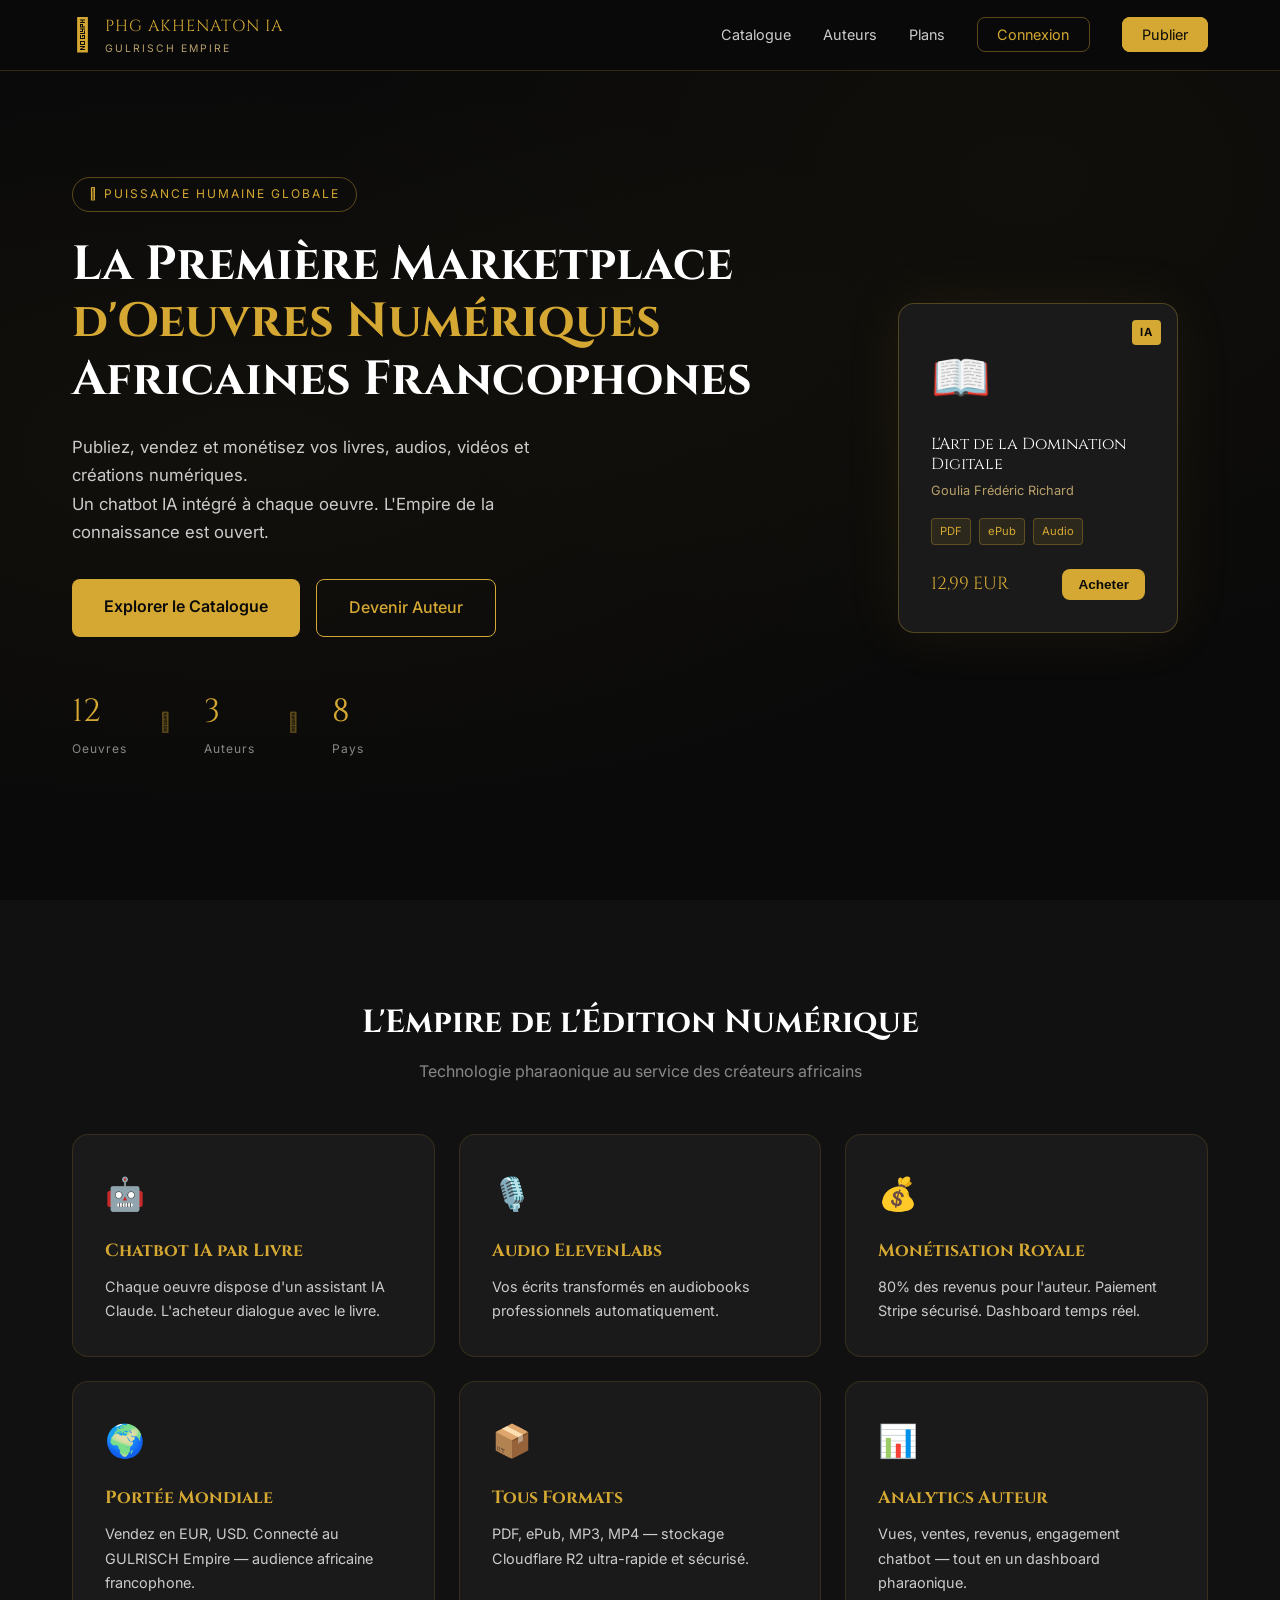
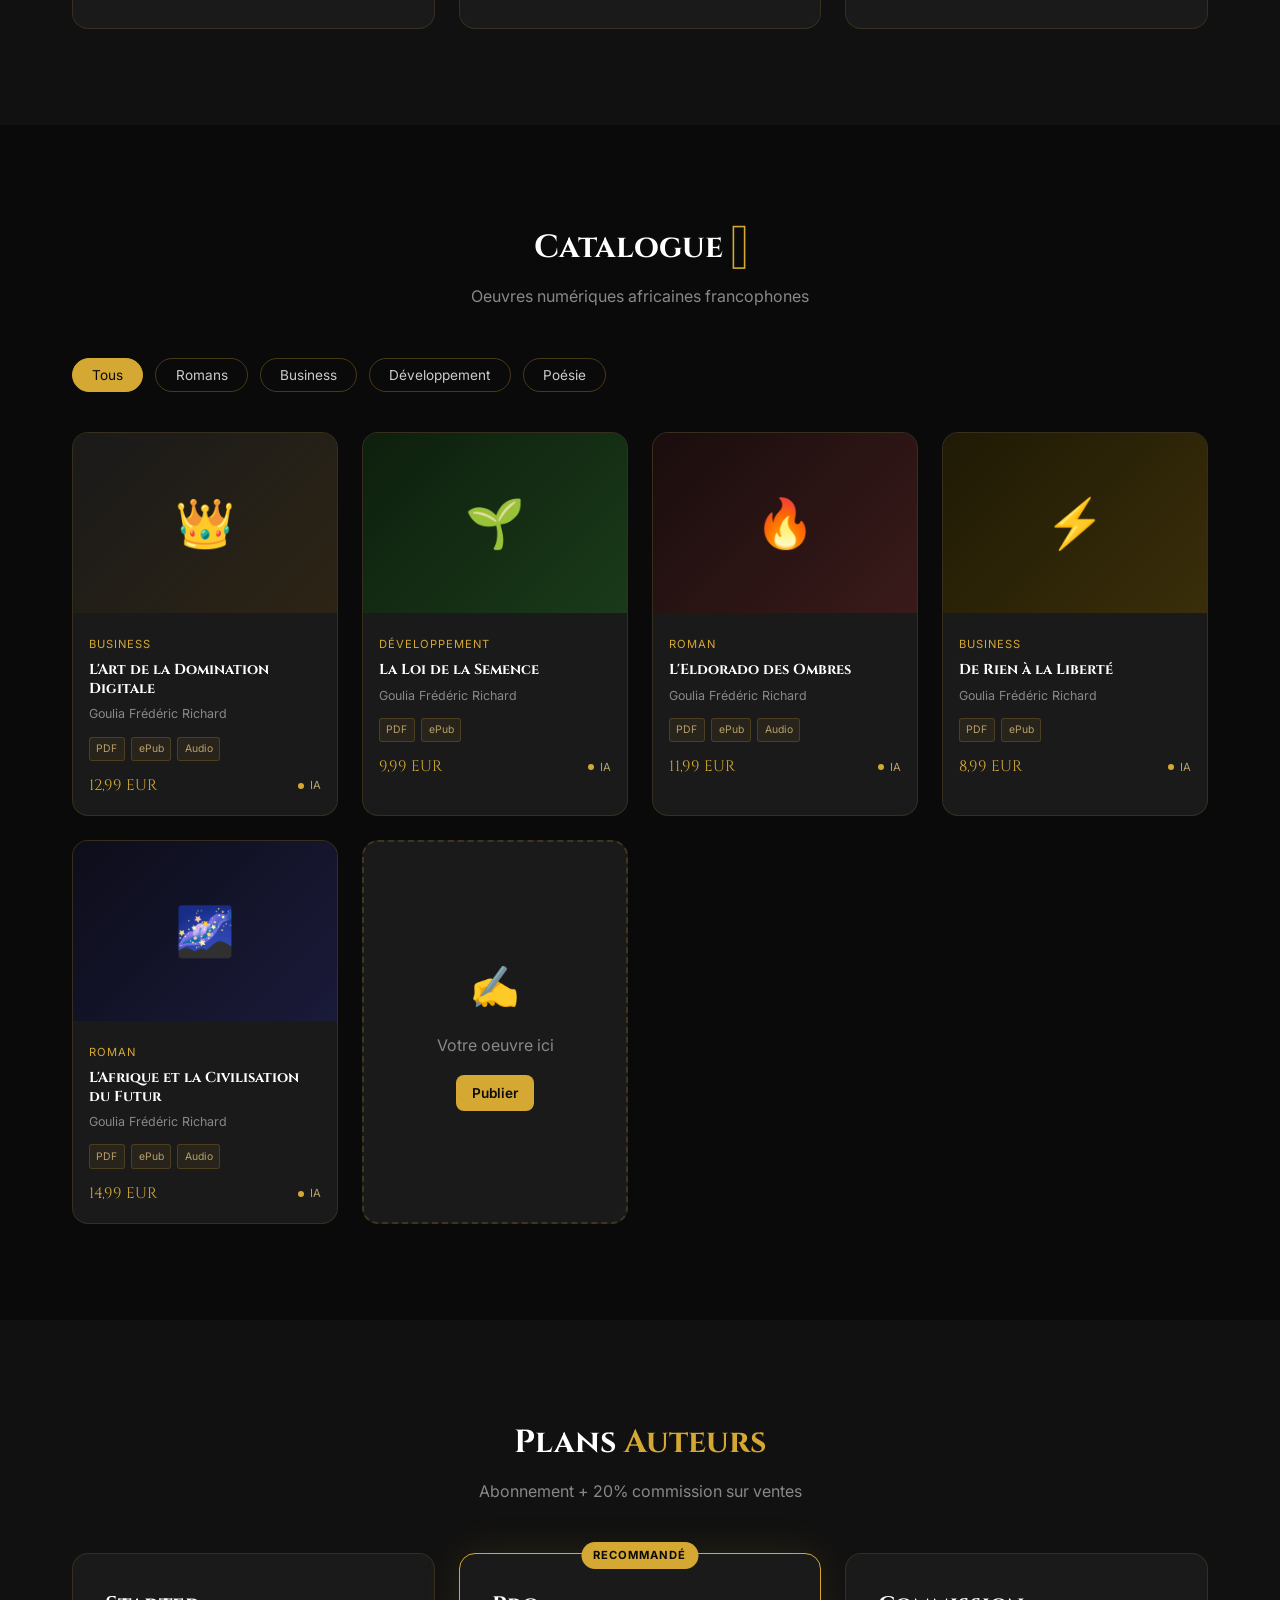
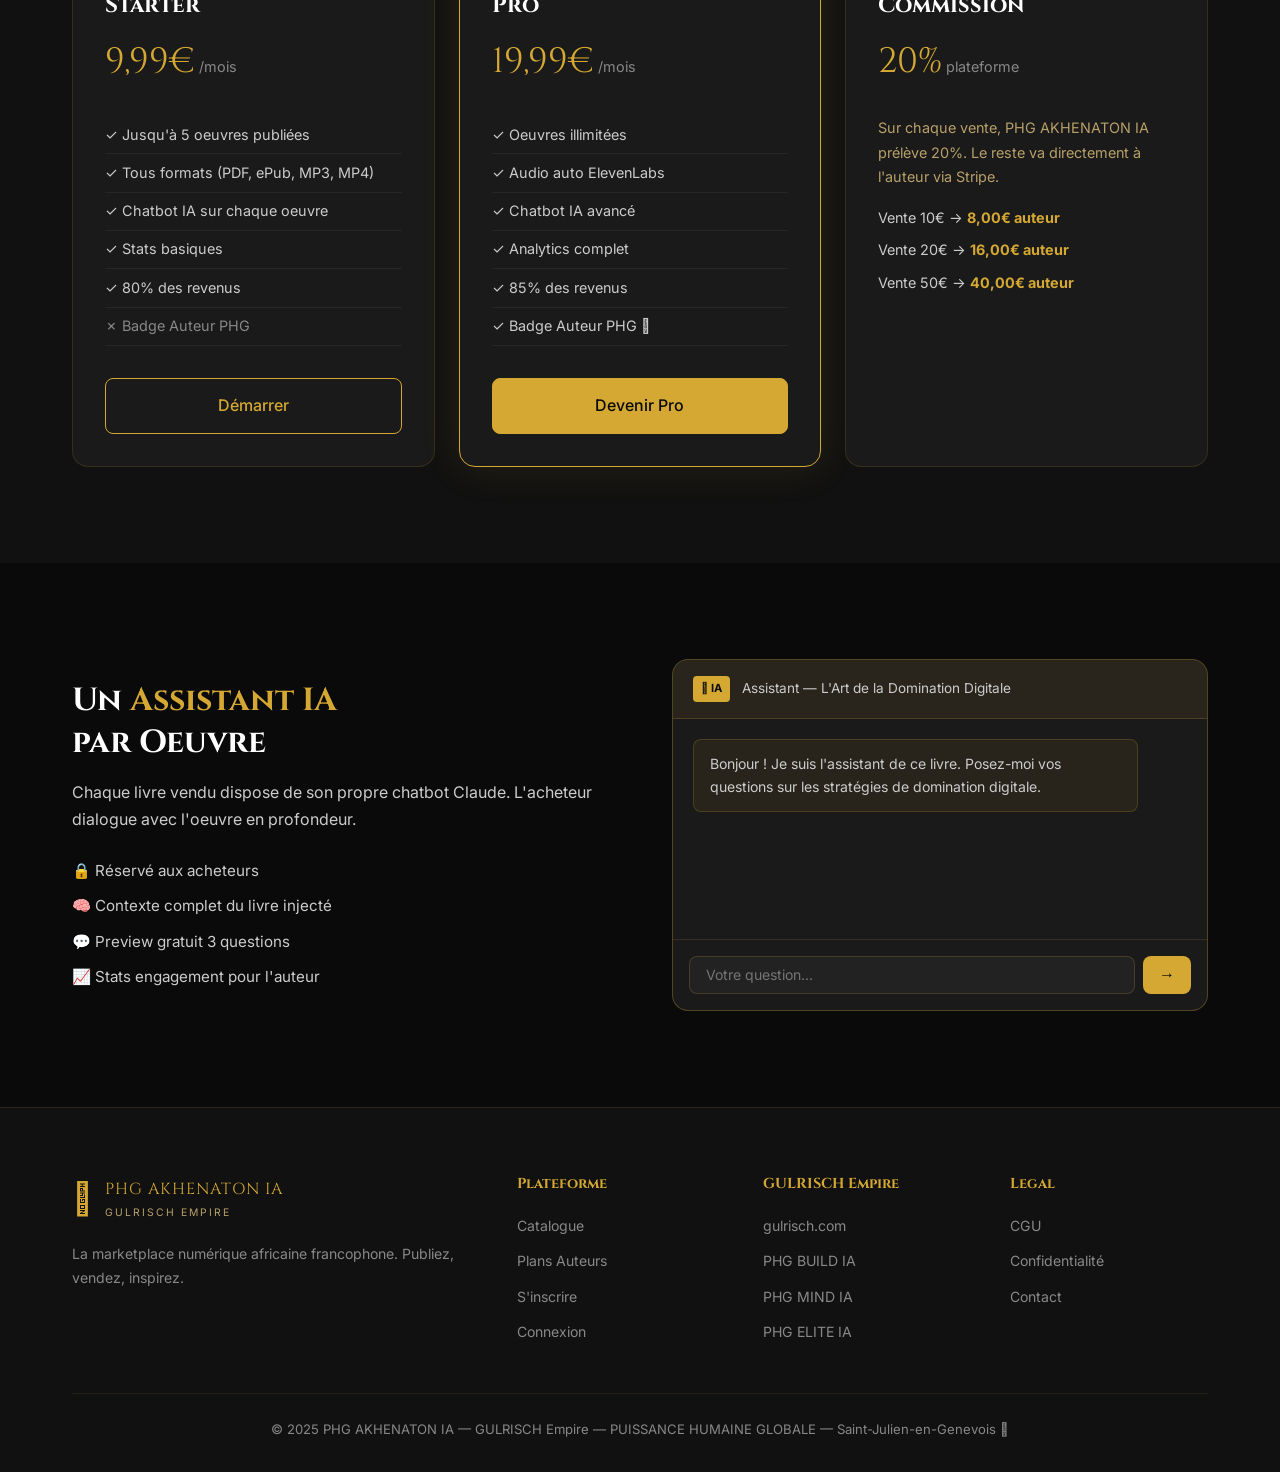
==== index.html @ d3db8b1d "PHG AKHENATON IA — Frontend initial" ====
<!DOCTYPE html>
<html lang="fr">
<head>
<meta charset="UTF-8">
<meta name="viewport" content="width=device-width, initial-scale=1.0">
<title>PHG AKHENATON IA — Marketplace Numérique Africaine</title>
<link rel="stylesheet" href="css/style.css">
<link href="https://fonts.googleapis.com/css2?family=Cinzel:wght@400;700;900&family=Inter:wght@300;400;500;600&display=swap" rel="stylesheet">
</head>
<body>

<nav class="navbar">
  <div class="nav-container">
    <div class="logo">
      <span class="logo-eye">𓂀</span>
      <div class="logo-text">
        <span class="logo-title">PHG AKHENATON IA</span>
        <span class="logo-sub">GULRISCH EMPIRE</span>
      </div>
    </div>
    <ul class="nav-links">
      <li><a href="#catalogue">Catalogue</a></li>
      <li><a href="#auteurs">Auteurs</a></li>
      <li><a href="#plans">Plans</a></li>
      <li><a href="pages/login.html" class="btn-nav">Connexion</a></li>
      <li><a href="pages/register.html" class="btn-nav btn-or">Publier</a></li>
    </ul>
    <button class="nav-burger" onclick="toggleMenu()">&#9776;</button>
  </div>
</nav>

<section class="hero">
  <div class="hero-bg-pattern"></div>
  <div class="hero-content">
    <div class="hero-badge">𓂀 PUISSANCE HUMAINE GLOBALE</div>
    <h1 class="hero-title">
      La Première Marketplace<br>
      <span class="or">d'Oeuvres Numériques</span><br>
      Africaines Francophones
    </h1>
    <p class="hero-desc">
      Publiez, vendez et monétisez vos livres, audios, vidéos et créations numériques.<br>
      Un chatbot IA intégré à chaque oeuvre. L'Empire de la connaissance est ouvert.
    </p>
    <div class="hero-cta">
      <a href="#catalogue" class="btn-primary">Explorer le Catalogue</a>
      <a href="pages/register.html" class="btn-secondary">Devenir Auteur</a>
    </div>
    <div class="hero-stats">
      <div class="stat"><span class="stat-num" id="nb-oeuvres">0</span><span class="stat-label">Oeuvres</span></div>
      <div class="stat-divider">𓂀</div>
      <div class="stat"><span class="stat-num" id="nb-auteurs">0</span><span class="stat-label">Auteurs</span></div>
      <div class="stat-divider">𓂀</div>
      <div class="stat"><span class="stat-num" id="nb-pays">0</span><span class="stat-label">Pays</span></div>
    </div>
  </div>
  <div class="hero-visual">
    <div class="pharaoh-card">
      <div class="book-icon">📖</div>
      <div class="card-ia-badge">IA</div>
      <p class="card-title">L'Art de la Domination Digitale</p>
      <p class="card-auteur">Goulia Frédéric Richard</p>
      <div class="card-formats">
        <span>PDF</span><span>ePub</span><span>Audio</span>
      </div>
      <div class="card-bottom">
        <span class="card-prix">12,99 EUR</span>
        <button class="btn-acheter">Acheter</button>
      </div>
    </div>
  </div>
</section>

<section class="features">
  <div class="container">
    <div class="section-header">
      <h2>L'Empire de l'Édition Numérique</h2>
      <p>Technologie pharaonique au service des créateurs africains</p>
    </div>
    <div class="features-grid">
      <div class="feature-card">
        <div class="feature-icon">🤖</div>
        <h3>Chatbot IA par Livre</h3>
        <p>Chaque oeuvre dispose d'un assistant IA Claude. L'acheteur dialogue avec le livre.</p>
      </div>
      <div class="feature-card">
        <div class="feature-icon">🎙️</div>
        <h3>Audio ElevenLabs</h3>
        <p>Vos écrits transformés en audiobooks professionnels automatiquement.</p>
      </div>
      <div class="feature-card">
        <div class="feature-icon">💰</div>
        <h3>Monétisation Royale</h3>
        <p>80% des revenus pour l'auteur. Paiement Stripe sécurisé. Dashboard temps réel.</p>
      </div>
      <div class="feature-card">
        <div class="feature-icon">🌍</div>
        <h3>Portée Mondiale</h3>
        <p>Vendez en EUR, USD. Connecté au GULRISCH Empire — audience africaine francophone.</p>
      </div>
      <div class="feature-card">
        <div class="feature-icon">📦</div>
        <h3>Tous Formats</h3>
        <p>PDF, ePub, MP3, MP4 — stockage Cloudflare R2 ultra-rapide et sécurisé.</p>
      </div>
      <div class="feature-card">
        <div class="feature-icon">📊</div>
        <h3>Analytics Auteur</h3>
        <p>Vues, ventes, revenus, engagement chatbot — tout en un dashboard pharaonique.</p>
      </div>
    </div>
  </div>
</section>

<section class="catalogue" id="catalogue">
  <div class="container">
    <div class="section-header">
      <h2>Catalogue <span class="or">𓂀</span></h2>
      <p>Oeuvres numériques africaines francophones</p>
    </div>
    <div class="catalogue-filters">
      <button class="filter-btn active" onclick="filtrer('tous')">Tous</button>
      <button class="filter-btn" onclick="filtrer('roman')">Romans</button>
      <button class="filter-btn" onclick="filtrer('business')">Business</button>
      <button class="filter-btn" onclick="filtrer('developpement')">Développement</button>
      <button class="filter-btn" onclick="filtrer('poesie')">Poésie</button>
    </div>
    <div class="livres-grid" id="livres-grid">
      <div class="livre-card" data-cat="business">
        <div class="livre-cover cover-dark">
          <span class="livre-cover-icon">👑</span>
        </div>
        <div class="livre-info">
          <span class="livre-cat">Business</span>
          <h4>L'Art de la Domination Digitale</h4>
          <p class="livre-auteur">Goulia Frédéric Richard</p>
          <div class="livre-formats"><span>PDF</span><span>ePub</span><span>Audio</span></div>
          <div class="livre-footer">
            <span class="livre-prix">12,99 EUR</span>
            <div class="livre-ia"><span class="ia-dot"></span>IA</div>
          </div>
        </div>
      </div>
      <div class="livre-card" data-cat="developpement">
        <div class="livre-cover cover-green">
          <span class="livre-cover-icon">🌱</span>
        </div>
        <div class="livre-info">
          <span class="livre-cat">Développement</span>
          <h4>La Loi de la Semence</h4>
          <p class="livre-auteur">Goulia Frédéric Richard</p>
          <div class="livre-formats"><span>PDF</span><span>ePub</span></div>
          <div class="livre-footer">
            <span class="livre-prix">9,99 EUR</span>
            <div class="livre-ia"><span class="ia-dot"></span>IA</div>
          </div>
        </div>
      </div>
      <div class="livre-card" data-cat="roman">
        <div class="livre-cover cover-red">
          <span class="livre-cover-icon">🔥</span>
        </div>
        <div class="livre-info">
          <span class="livre-cat">Roman</span>
          <h4>L'Eldorado des Ombres</h4>
          <p class="livre-auteur">Goulia Frédéric Richard</p>
          <div class="livre-formats"><span>PDF</span><span>ePub</span><span>Audio</span></div>
          <div class="livre-footer">
            <span class="livre-prix">11,99 EUR</span>
            <div class="livre-ia"><span class="ia-dot"></span>IA</div>
          </div>
        </div>
      </div>
      <div class="livre-card" data-cat="business">
        <div class="livre-cover cover-gold">
          <span class="livre-cover-icon">⚡</span>
        </div>
        <div class="livre-info">
          <span class="livre-cat">Business</span>
          <h4>De Rien à la Liberté</h4>
          <p class="livre-auteur">Goulia Frédéric Richard</p>
          <div class="livre-formats"><span>PDF</span><span>ePub</span></div>
          <div class="livre-footer">
            <span class="livre-prix">8,99 EUR</span>
            <div class="livre-ia"><span class="ia-dot"></span>IA</div>
          </div>
        </div>
      </div>
      <div class="livre-card" data-cat="roman">
        <div class="livre-cover cover-purple">
          <span class="livre-cover-icon">🌌</span>
        </div>
        <div class="livre-info">
          <span class="livre-cat">Roman</span>
          <h4>L'Afrique et la Civilisation du Futur</h4>
          <p class="livre-auteur">Goulia Frédéric Richard</p>
          <div class="livre-formats"><span>PDF</span><span>ePub</span><span>Audio</span></div>
          <div class="livre-footer">
            <span class="livre-prix">14,99 EUR</span>
            <div class="livre-ia"><span class="ia-dot"></span>IA</div>
          </div>
        </div>
      </div>
      <div class="livre-card placeholder-card">
        <div class="placeholder-inner">
          <span class="placeholder-icon">✍️</span>
          <p>Votre oeuvre ici</p>
          <a href="pages/register.html" class="btn-small">Publier</a>
        </div>
      </div>
    </div>
  </div>
</section>

<section class="plans" id="plans">
  <div class="container">
    <div class="section-header">
      <h2>Plans <span class="or">Auteurs</span></h2>
      <p>Abonnement + 20% commission sur ventes</p>
    </div>
    <div class="plans-grid">
      <div class="plan-card">
        <div class="plan-header">
          <h3>Starter</h3>
          <div class="plan-prix"><span class="plan-montant">9,99€</span><span class="plan-periode">/mois</span></div>
        </div>
        <ul class="plan-features">
          <li>✓ Jusqu'à 5 oeuvres publiées</li>
          <li>✓ Tous formats (PDF, ePub, MP3, MP4)</li>
          <li>✓ Chatbot IA sur chaque oeuvre</li>
          <li>✓ Stats basiques</li>
          <li>✓ 80% des revenus</li>
          <li class="muted">✗ Badge Auteur PHG</li>
        </ul>
        <a href="pages/register.html" class="btn-plan">Démarrer</a>
      </div>
      <div class="plan-card plan-featured">
        <div class="plan-badge">RECOMMANDÉ</div>
        <div class="plan-header">
          <h3>Pro</h3>
          <div class="plan-prix"><span class="plan-montant">19,99€</span><span class="plan-periode">/mois</span></div>
        </div>
        <ul class="plan-features">
          <li>✓ Oeuvres illimitées</li>
          <li>✓ Audio auto ElevenLabs</li>
          <li>✓ Chatbot IA avancé</li>
          <li>✓ Analytics complet</li>
          <li>✓ 85% des revenus</li>
          <li>✓ Badge Auteur PHG 𓂀</li>
        </ul>
        <a href="pages/register.html" class="btn-plan btn-plan-or">Devenir Pro</a>
      </div>
      <div class="plan-card plan-commission">
        <div class="plan-header">
          <h3>Commission</h3>
          <div class="plan-prix"><span class="plan-montant">20%</span><span class="plan-periode"> plateforme</span></div>
        </div>
        <p class="commission-desc">Sur chaque vente, PHG AKHENATON IA prélève 20%. Le reste va directement à l'auteur via Stripe.</p>
        <div class="commission-ex">
          <div>Vente 10€ → <strong>8,00€ auteur</strong></div>
          <div>Vente 20€ → <strong>16,00€ auteur</strong></div>
          <div>Vente 50€ → <strong>40,00€ auteur</strong></div>
        </div>
      </div>
    </div>
  </div>
</section>

<section class="chatbot-demo">
  <div class="container">
    <div class="chatbot-split">
      <div class="chatbot-text">
        <h2>Un <span class="or">Assistant IA</span><br>par Oeuvre</h2>
        <p>Chaque livre vendu dispose de son propre chatbot Claude. L'acheteur dialogue avec l'oeuvre en profondeur.</p>
        <ul class="chatbot-avantages">
          <li>🔒 Réservé aux acheteurs</li>
          <li>🧠 Contexte complet du livre injecté</li>
          <li>💬 Preview gratuit 3 questions</li>
          <li>📈 Stats engagement pour l'auteur</li>
        </ul>
      </div>
      <div class="chatbot-ui">
        <div class="chat-header">
          <span class="chat-ia-badge">𓂀 IA</span>
          <span>Assistant — L'Art de la Domination Digitale</span>
        </div>
        <div class="chat-messages" id="chat-messages">
          <div class="msg msg-ia">Bonjour ! Je suis l'assistant de ce livre. Posez-moi vos questions sur les stratégies de domination digitale.</div>
        </div>
        <div class="chat-input-row">
          <input type="text" id="chat-input" placeholder="Votre question..." onkeydown="if(event.key==='Enter')sendDemo()">
          <button onclick="sendDemo()" class="btn-send">&#8594;</button>
        </div>
      </div>
    </div>
  </div>
</section>

<footer class="footer">
  <div class="container">
    <div class="footer-grid">
      <div class="footer-brand">
        <div class="logo">
          <span class="logo-eye">𓂀</span>
          <div class="logo-text">
            <span class="logo-title">PHG AKHENATON IA</span>
            <span class="logo-sub">GULRISCH EMPIRE</span>
          </div>
        </div>
        <p>La marketplace numérique africaine francophone. Publiez, vendez, inspirez.</p>
      </div>
      <div class="footer-col">
        <h4>Plateforme</h4>
        <ul>
          <li><a href="#catalogue">Catalogue</a></li>
          <li><a href="#plans">Plans Auteurs</a></li>
          <li><a href="pages/register.html">S'inscrire</a></li>
          <li><a href="pages/login.html">Connexion</a></li>
        </ul>
      </div>
      <div class="footer-col">
        <h4>GULRISCH Empire</h4>
        <ul>
          <li><a href="https://gulrisch.com" target="_blank">gulrisch.com</a></li>
          <li><a href="#">PHG BUILD IA</a></li>
          <li><a href="#">PHG MIND IA</a></li>
          <li><a href="#">PHG ELITE IA</a></li>
        </ul>
      </div>
      <div class="footer-col">
        <h4>Legal</h4>
        <ul>
          <li><a href="#">CGU</a></li>
          <li><a href="#">Confidentialité</a></li>
          <li><a href="#">Contact</a></li>
        </ul>
      </div>
    </div>
    <div class="footer-bottom">
      <p>© 2025 PHG AKHENATON IA — GULRISCH Empire — PUISSANCE HUMAINE GLOBALE — Saint-Julien-en-Genevois 𓂀</p>
    </div>
  </div>
</footer>

<script src="js/main.js"></script>
</body>
</html>
---- css/style.css ----
/* PHG AKHENATON IA — Design Noir & Or Pharaonique */

:root {
  --noir: #0a0a0a;
  --noir-2: #111111;
  --noir-3: #1a1a1a;
  --noir-4: #222222;
  --or: #d4a832;
  --or-light: #f0c84a;
  --or-dark: #a07820;
  --or-muted: #b8a06a;
  --blanc: #ffffff;
  --gris: #888888;
  --gris-light: #cccccc;
  --rouge: #8b1a1a;
  --font-titre: 'Cinzel', serif;
  --font-body: 'Inter', sans-serif;
  --radius: 8px;
  --radius-lg: 16px;
  --transition: 0.3s ease;
}

* { margin: 0; padding: 0; box-sizing: border-box; }

body {
  background: var(--noir);
  color: var(--blanc);
  font-family: var(--font-body);
  font-size: 16px;
  line-height: 1.7;
}

.or { color: var(--or); }
.container { max-width: 1200px; margin: 0 auto; padding: 0 2rem; }

/* ── NAVBAR ───────────────────────────── */
.navbar {
  position: fixed; top: 0; left: 0; right: 0; z-index: 100;
  background: rgba(10,10,10,0.95);
  border-bottom: 1px solid rgba(212,168,50,0.2);
  backdrop-filter: blur(10px);
}
.nav-container {
  max-width: 1200px; margin: 0 auto; padding: 0 2rem;
  display: flex; align-items: center; justify-content: space-between;
  height: 70px;
}
.logo { display: flex; align-items: center; gap: 12px; text-decoration: none; }
.logo-eye { font-size: 2rem; color: var(--or); }
.logo-text { display: flex; flex-direction: column; }
.logo-title { font-family: var(--font-titre); font-size: 1rem; color: var(--or); letter-spacing: 1px; }
.logo-sub { font-size: 0.65rem; color: var(--or-muted); letter-spacing: 2px; }
.nav-links { display: flex; list-style: none; align-items: center; gap: 2rem; }
.nav-links a { color: var(--gris-light); text-decoration: none; font-size: 0.9rem; transition: color var(--transition); }
.nav-links a:hover { color: var(--or); }
.btn-nav {
  padding: 0.5rem 1.2rem;
  border: 1px solid rgba(212,168,50,0.4);
  border-radius: var(--radius);
  color: var(--or) !important;
  transition: all var(--transition);
}
.btn-nav:hover { background: rgba(212,168,50,0.1); }
.btn-or { background: var(--or) !important; color: var(--noir) !important; border-color: var(--or) !important; }
.btn-or:hover { background: var(--or-light) !important; }
.nav-burger { display: none; background: none; border: none; color: var(--or); font-size: 1.5rem; cursor: pointer; }

/* ── HERO ─────────────────────────────── */
.hero {
  min-height: 100vh;
  display: flex; align-items: center;
  padding: 100px 2rem 4rem;
  max-width: 1200px; margin: 0 auto;
  gap: 4rem;
}
.hero-bg-pattern {
  position: fixed; inset: 0; z-index: -1;
  background:
    radial-gradient(ellipse at 20% 50%, rgba(212,168,50,0.04) 0%, transparent 60%),
    radial-gradient(ellipse at 80% 20%, rgba(212,168,50,0.03) 0%, transparent 50%),
    var(--noir);
}
.hero-content { flex: 1; }
.hero-badge {
  display: inline-block;
  padding: 0.4rem 1rem;
  border: 1px solid rgba(212,168,50,0.4);
  border-radius: 50px;
  font-size: 0.75rem;
  color: var(--or);
  letter-spacing: 2px;
  margin-bottom: 1.5rem;
}
.hero-title {
  font-family: var(--font-titre);
  font-size: 3rem;
  font-weight: 700;
  line-height: 1.2;
  margin-bottom: 1.5rem;
}
.hero-desc { color: var(--gris-light); font-size: 1.05rem; margin-bottom: 2rem; max-width: 520px; }
.hero-cta { display: flex; gap: 1rem; margin-bottom: 3rem; flex-wrap: wrap; }
.btn-primary {
  padding: 0.9rem 2rem;
  background: var(--or);
  color: var(--noir);
  border: none;
  border-radius: var(--radius);
  font-weight: 600;
  text-decoration: none;
  transition: all var(--transition);
  cursor: pointer;
}
.btn-primary:hover { background: var(--or-light); transform: translateY(-2px); }
.btn-secondary {
  padding: 0.9rem 2rem;
  background: transparent;
  color: var(--or);
  border: 1px solid var(--or);
  border-radius: var(--radius);
  font-weight: 500;
  text-decoration: none;
  transition: all var(--transition);
}
.btn-secondary:hover { background: rgba(212,168,50,0.1); transform: translateY(-2px); }
.hero-stats { display: flex; align-items: center; gap: 2rem; }
.stat { display: flex; flex-direction: column; }
.stat-num { font-family: var(--font-titre); font-size: 2rem; color: var(--or); }
.stat-label { font-size: 0.75rem; color: var(--gris); letter-spacing: 1px; }
.stat-divider { color: var(--or); opacity: 0.4; font-size: 1.2rem; }

/* Hero visual */
.hero-visual { flex: 0 0 340px; display: flex; justify-content: center; }
.pharaoh-card {
  background: var(--noir-3);
  border: 1px solid rgba(212,168,50,0.3);
  border-radius: var(--radius-lg);
  padding: 2rem;
  width: 280px;
  position: relative;
  box-shadow: 0 0 60px rgba(212,168,50,0.08);
}
.book-icon { font-size: 3rem; margin-bottom: 1rem; display: block; }
.card-ia-badge {
  position: absolute; top: 1rem; right: 1rem;
  background: var(--or);
  color: var(--noir);
  font-size: 0.7rem;
  font-weight: 700;
  padding: 0.2rem 0.5rem;
  border-radius: 4px;
  letter-spacing: 1px;
}
.card-title { font-family: var(--font-titre); font-size: 1rem; margin-bottom: 0.3rem; line-height: 1.3; }
.card-auteur { color: var(--or-muted); font-size: 0.8rem; margin-bottom: 1rem; }
.card-formats { display: flex; gap: 0.5rem; margin-bottom: 1.5rem; }
.card-formats span {
  background: rgba(212,168,50,0.1);
  color: var(--or);
  border: 1px solid rgba(212,168,50,0.3);
  border-radius: 4px;
  padding: 0.2rem 0.5rem;
  font-size: 0.7rem;
}
.card-bottom { display: flex; justify-content: space-between; align-items: center; }
.card-prix { font-family: var(--font-titre); color: var(--or); font-size: 1.1rem; }
.btn-acheter {
  background: var(--or);
  color: var(--noir);
  border: none;
  padding: 0.5rem 1rem;
  border-radius: var(--radius);
  font-size: 0.85rem;
  font-weight: 600;
  cursor: pointer;
  transition: background var(--transition);
}
.btn-acheter:hover { background: var(--or-light); }

/* ── SECTION HEADER ───────────────────── */
.section-header { text-align: center; margin-bottom: 3rem; }
.section-header h2 { font-family: var(--font-titre); font-size: 2rem; margin-bottom: 0.5rem; }
.section-header p { color: var(--gris); }

/* ── FEATURES ─────────────────────────── */
.features { padding: 6rem 0; background: var(--noir-2); }
.features-grid { display: grid; grid-template-columns: repeat(auto-fit, minmax(300px, 1fr)); gap: 1.5rem; }
.feature-card {
  background: var(--noir-3);
  border: 1px solid rgba(212,168,50,0.15);
  border-radius: var(--radius-lg);
  padding: 2rem;
  transition: border-color var(--transition);
}
.feature-card:hover { border-color: rgba(212,168,50,0.4); }
.feature-icon { font-size: 2rem; margin-bottom: 1rem; }
.feature-card h3 { font-family: var(--font-titre); font-size: 1.1rem; color: var(--or); margin-bottom: 0.5rem; }
.feature-card p { color: var(--gris-light); font-size: 0.9rem; }

/* ── CATALOGUE ────────────────────────── */
.catalogue { padding: 6rem 0; }
.catalogue-filters { display: flex; gap: 0.75rem; margin-bottom: 2.5rem; flex-wrap: wrap; }
.filter-btn {
  padding: 0.5rem 1.2rem;
  background: transparent;
  border: 1px solid rgba(212,168,50,0.3);
  border-radius: 50px;
  color: var(--gris-light);
  cursor: pointer;
  font-size: 0.85rem;
  transition: all var(--transition);
  font-family: var(--font-body);
}
.filter-btn:hover, .filter-btn.active {
  background: var(--or);
  color: var(--noir);
  border-color: var(--or);
}
.livres-grid { display: grid; grid-template-columns: repeat(auto-fill, minmax(220px, 1fr)); gap: 1.5rem; }
.livre-card {
  background: var(--noir-3);
  border: 1px solid rgba(212,168,50,0.15);
  border-radius: var(--radius-lg);
  overflow: hidden;
  transition: all var(--transition);
  cursor: pointer;
}
.livre-card:hover { border-color: rgba(212,168,50,0.5); transform: translateY(-4px); box-shadow: 0 8px 30px rgba(212,168,50,0.1); }
.livre-cover {
  height: 180px;
  display: flex; align-items: center; justify-content: center;
  font-size: 3rem;
}
.cover-dark { background: linear-gradient(135deg, #1a1a1a, #2d2415); }
.cover-green { background: linear-gradient(135deg, #0d1f0d, #1a3a1a); }
.cover-red { background: linear-gradient(135deg, #1a0d0d, #3a1a1a); }
.cover-gold { background: linear-gradient(135deg, #1f1a05, #3a2e0a); }
.cover-purple { background: linear-gradient(135deg, #0d0d1a, #1a1a3a); }
.livre-info { padding: 1rem; }
.livre-cat {
  font-size: 0.7rem;
  color: var(--or);
  letter-spacing: 1px;
  text-transform: uppercase;
}
.livre-info h4 { font-family: var(--font-titre); font-size: 0.9rem; margin: 0.3rem 0; line-height: 1.3; }
.livre-auteur { font-size: 0.78rem; color: var(--gris); margin-bottom: 0.75rem; }
.livre-formats { display: flex; gap: 0.4rem; margin-bottom: 0.75rem; flex-wrap: wrap; }
.livre-formats span {
  background: rgba(212,168,50,0.08);
  color: var(--or-muted);
  border: 1px solid rgba(212,168,50,0.2);
  border-radius: 3px;
  padding: 0.15rem 0.4rem;
  font-size: 0.65rem;
}
.livre-footer { display: flex; justify-content: space-between; align-items: center; }
.livre-prix { font-family: var(--font-titre); color: var(--or); font-size: 0.95rem; }
.livre-ia { display: flex; align-items: center; gap: 0.4rem; font-size: 0.7rem; color: var(--or-muted); }
.ia-dot { width: 6px; height: 6px; border-radius: 50%; background: var(--or); animation: pulse 2s infinite; }
@keyframes pulse { 0%,100%{opacity:1} 50%{opacity:0.3} }
.placeholder-card {
  border: 2px dashed rgba(212,168,50,0.2) !important;
  display: flex; align-items: center; justify-content: center;
  min-height: 300px;
}
.placeholder-inner { text-align: center; }
.placeholder-icon { font-size: 2.5rem; display: block; margin-bottom: 0.75rem; }
.placeholder-inner p { color: var(--gris); margin-bottom: 1rem; }
.btn-small {
  display: inline-block;
  padding: 0.4rem 1rem;
  background: var(--or);
  color: var(--noir);
  border-radius: var(--radius);
  font-size: 0.85rem;
  font-weight: 600;
  text-decoration: none;
}

/* ── PLANS ────────────────────────────── */
.plans { padding: 6rem 0; background: var(--noir-2); }
.plans-grid { display: grid; grid-template-columns: repeat(auto-fit, minmax(280px, 1fr)); gap: 1.5rem; }
.plan-card {
  background: var(--noir-3);
  border: 1px solid rgba(212,168,50,0.15);
  border-radius: var(--radius-lg);
  padding: 2rem;
  position: relative;
}
.plan-featured {
  border-color: var(--or);
  box-shadow: 0 0 40px rgba(212,168,50,0.12);
}
.plan-badge {
  position: absolute; top: -12px; left: 50%; transform: translateX(-50%);
  background: var(--or);
  color: var(--noir);
  font-size: 0.7rem;
  font-weight: 700;
  padding: 0.25rem 0.75rem;
  border-radius: 50px;
  white-space: nowrap;
  letter-spacing: 1px;
}
.plan-header { margin-bottom: 1.5rem; }
.plan-header h3 { font-family: var(--font-titre); font-size: 1.4rem; margin-bottom: 0.5rem; }
.plan-prix { display: flex; align-items: baseline; gap: 0.25rem; }
.plan-montant { font-family: var(--font-titre); font-size: 2.2rem; color: var(--or); }
.plan-periode { color: var(--gris); font-size: 0.9rem; }
.plan-features { list-style: none; margin-bottom: 2rem; }
.plan-features li { padding: 0.4rem 0; font-size: 0.9rem; color: var(--gris-light); border-bottom: 1px solid rgba(255,255,255,0.05); }
.plan-features li.muted { color: var(--gris); }
.btn-plan {
  display: block; text-align: center;
  padding: 0.85rem;
  border: 1px solid var(--or);
  border-radius: var(--radius);
  color: var(--or);
  text-decoration: none;
  font-weight: 500;
  transition: all var(--transition);
}
.btn-plan:hover { background: rgba(212,168,50,0.1); }
.btn-plan-or { background: var(--or); color: var(--noir); }
.btn-plan-or:hover { background: var(--or-light); }
.commission-desc { color: var(--or-muted); font-size: 0.9rem; margin: 1rem 0; }
.commission-ex { display: flex; flex-direction: column; gap: 0.5rem; }
.commission-ex div { color: var(--gris-light); font-size: 0.9rem; }
.commission-ex strong { color: var(--or); }

/* ── CHATBOT DEMO ─────────────────────── */
.chatbot-demo { padding: 6rem 0; }
.chatbot-split { display: grid; grid-template-columns: 1fr 1fr; gap: 4rem; align-items: center; }
.chatbot-text h2 { font-family: var(--font-titre); font-size: 2rem; margin-bottom: 1rem; line-height: 1.3; }
.chatbot-text p { color: var(--gris-light); margin-bottom: 1.5rem; }
.chatbot-avantages { list-style: none; display: flex; flex-direction: column; gap: 0.6rem; }
.chatbot-avantages li { color: var(--gris-light); font-size: 0.95rem; }
.chatbot-ui {
  background: var(--noir-3);
  border: 1px solid rgba(212,168,50,0.3);
  border-radius: var(--radius-lg);
  overflow: hidden;
}
.chat-header {
  background: rgba(212,168,50,0.08);
  border-bottom: 1px solid rgba(212,168,50,0.2);
  padding: 1rem 1.25rem;
  display: flex; align-items: center; gap: 0.75rem;
  font-size: 0.85rem;
  color: var(--gris-light);
}
.chat-ia-badge {
  background: var(--or);
  color: var(--noir);
  font-size: 0.7rem;
  font-weight: 700;
  padding: 0.2rem 0.5rem;
  border-radius: 4px;
}
.chat-messages { padding: 1.25rem; min-height: 220px; display: flex; flex-direction: column; gap: 0.75rem; }
.msg { padding: 0.75rem 1rem; border-radius: var(--radius); font-size: 0.88rem; max-width: 90%; }
.msg-ia { background: rgba(212,168,50,0.08); border: 1px solid rgba(212,168,50,0.2); color: var(--gris-light); }
.msg-user { background: var(--noir-4); color: var(--blanc); align-self: flex-end; }
.chat-input-row {
  display: flex; gap: 0.5rem;
  padding: 1rem;
  border-top: 1px solid rgba(212,168,50,0.15);
}
.chat-input-row input {
  flex: 1;
  background: var(--noir-4);
  border: 1px solid rgba(212,168,50,0.2);
  border-radius: var(--radius);
  padding: 0.6rem 1rem;
  color: var(--blanc);
  font-family: var(--font-body);
  font-size: 0.88rem;
  outline: none;
}
.chat-input-row input:focus { border-color: var(--or); }
.btn-send {
  background: var(--or);
  color: var(--noir);
  border: none;
  border-radius: var(--radius);
  padding: 0.6rem 1rem;
  font-size: 1rem;
  cursor: pointer;
  transition: background var(--transition);
}
.btn-send:hover { background: var(--or-light); }

/* ── FOOTER ───────────────────────────── */
.footer { background: var(--noir-2); border-top: 1px solid rgba(212,168,50,0.15); padding: 4rem 0 2rem; }
.footer-grid { display: grid; grid-template-columns: 2fr 1fr 1fr 1fr; gap: 3rem; margin-bottom: 3rem; }
.footer-brand .logo { margin-bottom: 1rem; }
.footer-brand p { color: var(--gris); font-size: 0.88rem; }
.footer-col h4 { font-family: var(--font-titre); color: var(--or); font-size: 0.9rem; margin-bottom: 1rem; }
.footer-col ul { list-style: none; display: flex; flex-direction: column; gap: 0.5rem; }
.footer-col a { color: var(--gris); font-size: 0.88rem; text-decoration: none; transition: color var(--transition); }
.footer-col a:hover { color: var(--or); }
.footer-bottom { border-top: 1px solid rgba(212,168,50,0.1); padding-top: 1.5rem; text-align: center; color: var(--gris); font-size: 0.82rem; }

/* ── RESPONSIVE ───────────────────────── */
@media (max-width: 900px) {
  .hero { flex-direction: column; text-align: center; padding-top: 120px; }
  .hero-title { font-size: 2rem; }
  .hero-cta { justify-content: center; }
  .hero-stats { justify-content: center; }
  .hero-visual { order: -1; }
  .chatbot-split { grid-template-columns: 1fr; }
  .footer-grid { grid-template-columns: 1fr 1fr; }
  .nav-links { display: none; }
  .nav-burger { display: block; }
}
@media (max-width: 600px) {
  .hero-title { font-size: 1.6rem; }
  .footer-grid { grid-template-columns: 1fr; }
  .plans-grid { grid-template-columns: 1fr; }
}
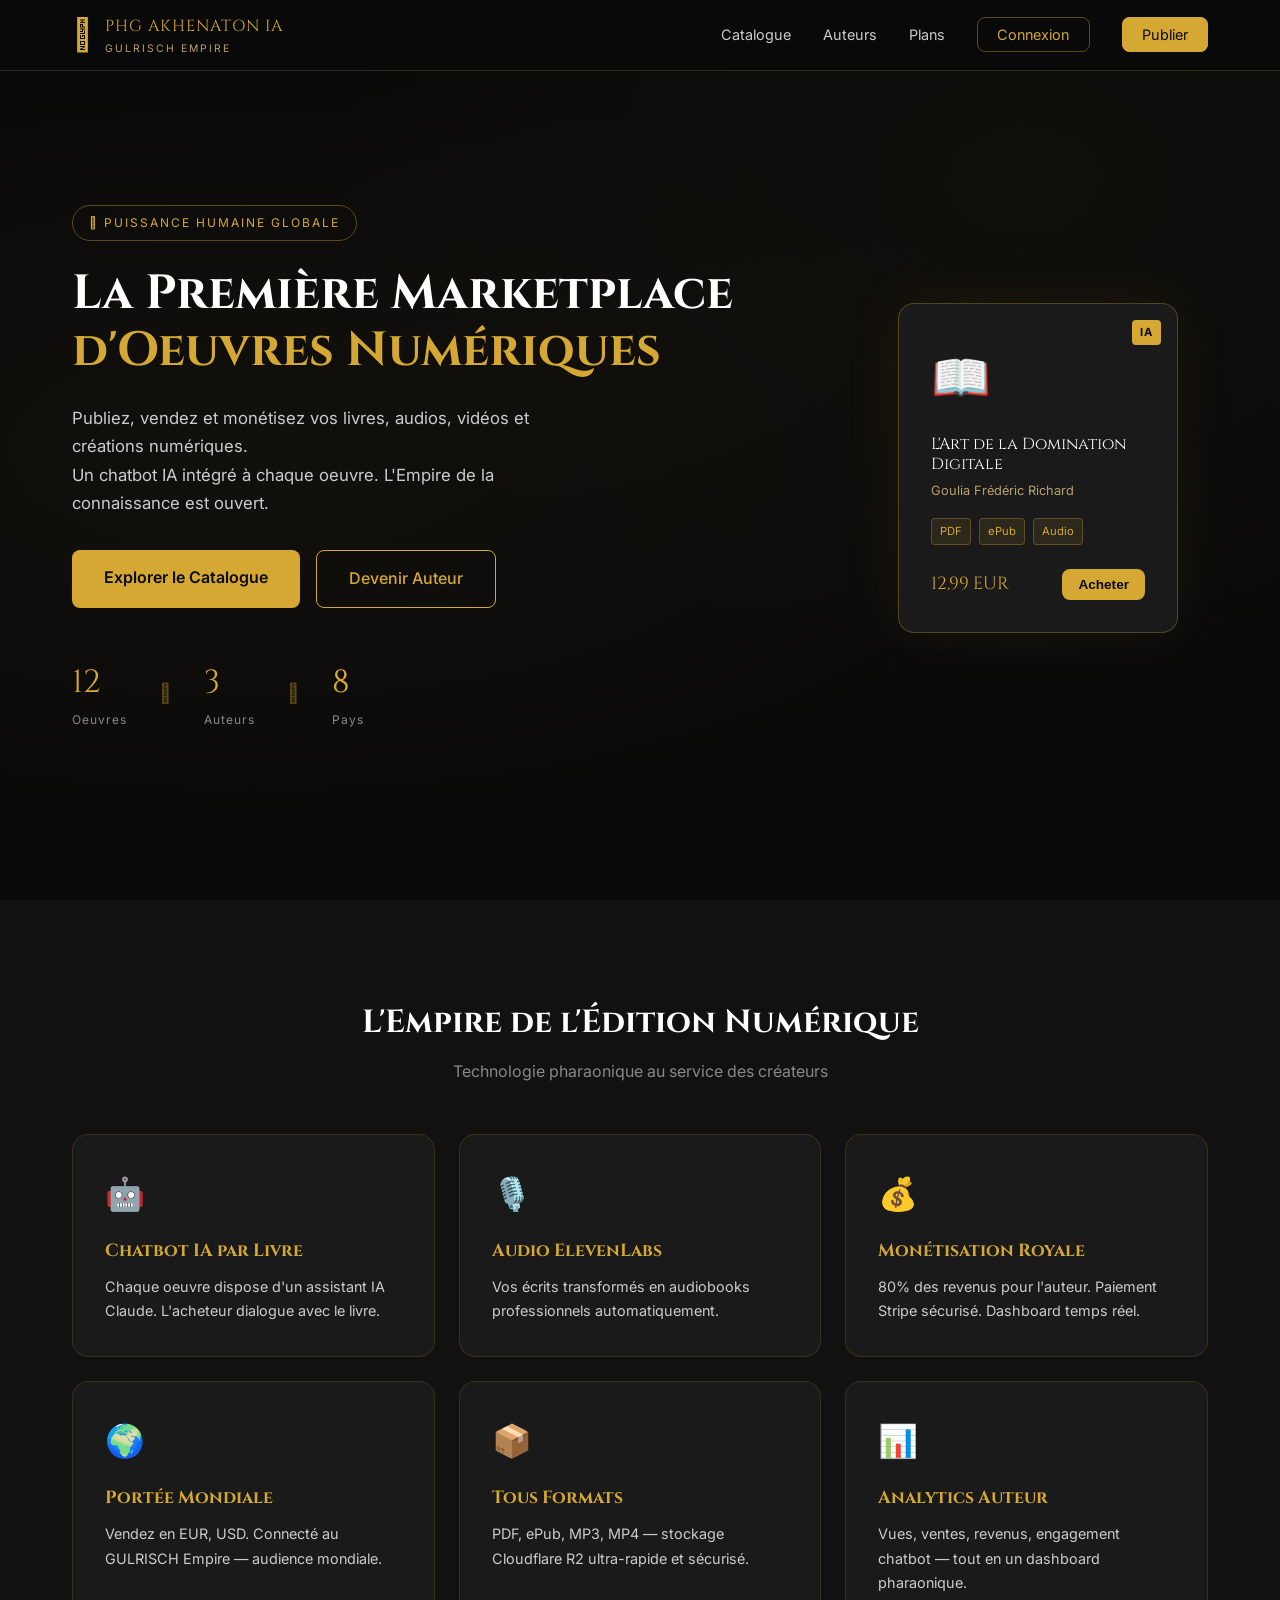
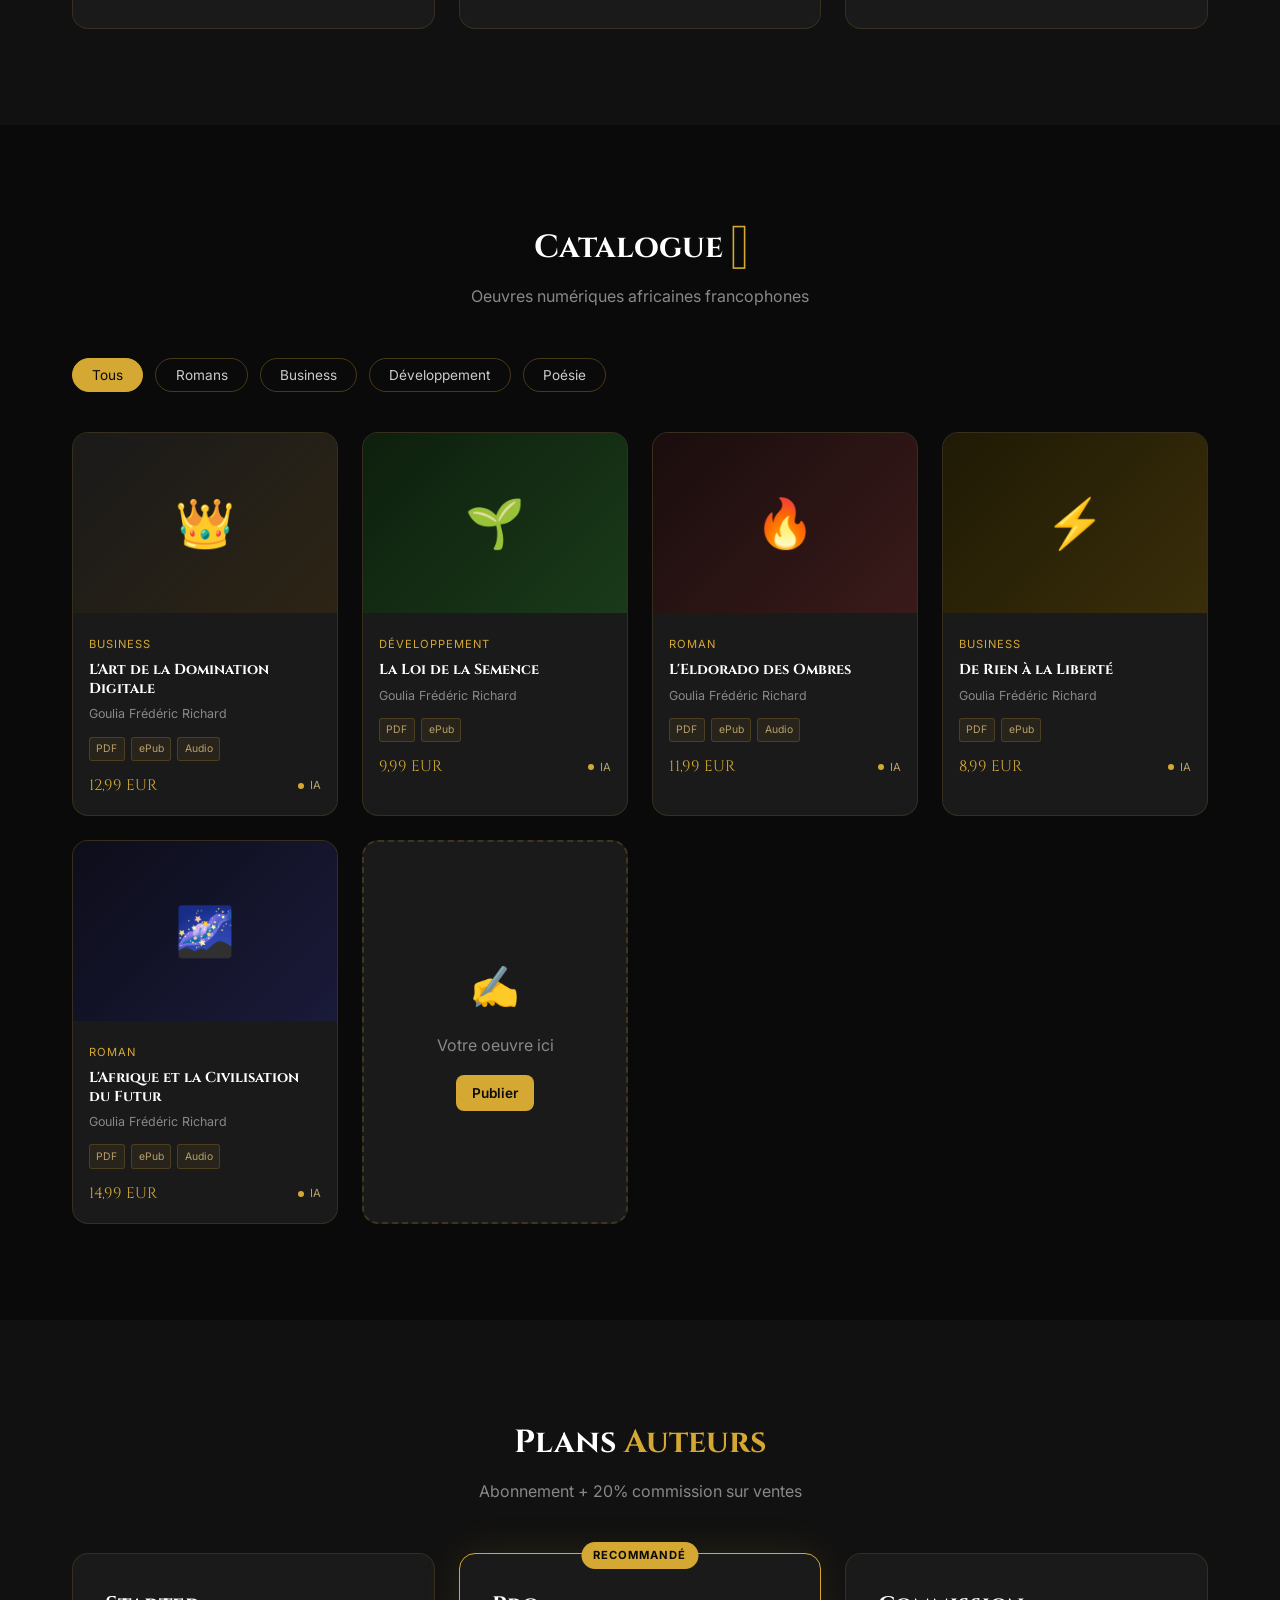
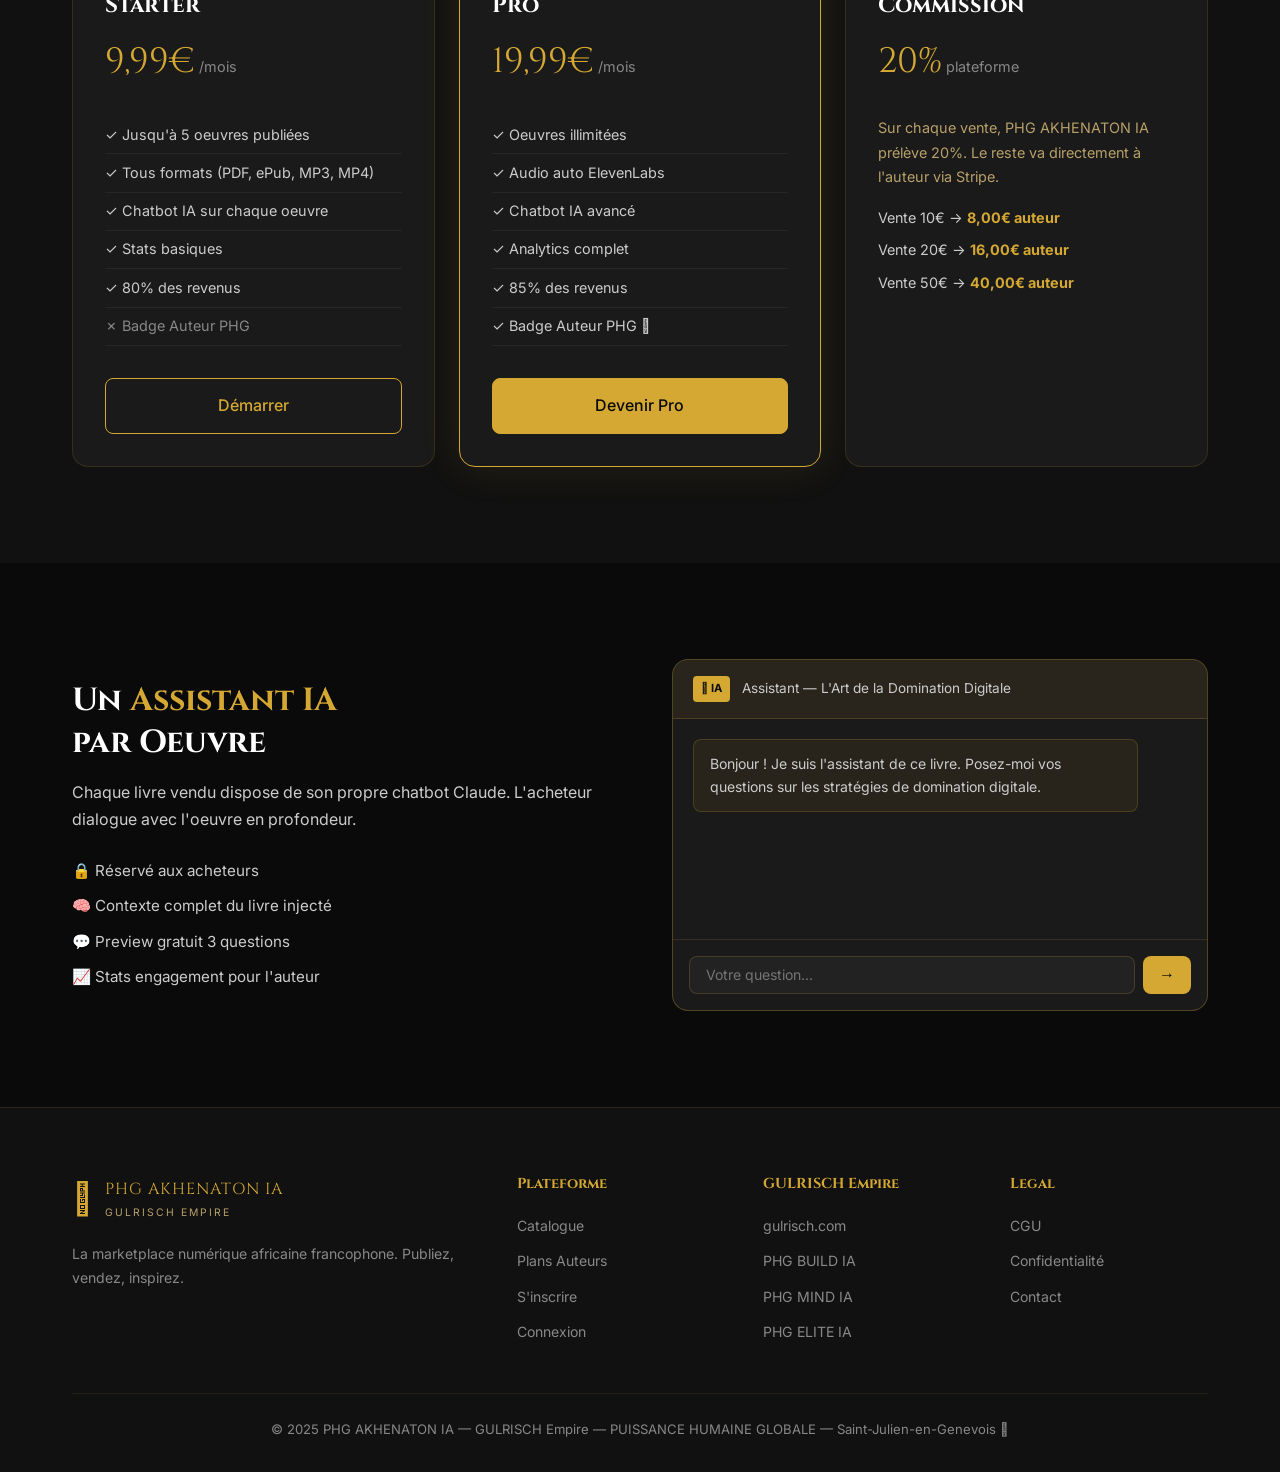
==== commit 03ff526a: "Retirer africaine et francophone — homepage" ====
--- a/index.html
+++ b/index.html
@@ -3,7 +3,7 @@
 <head>
 <meta charset="UTF-8">
 <meta name="viewport" content="width=device-width, initial-scale=1.0">
-<title>PHG AKHENATON IA — Marketplace Numérique Africaine</title>
+<title>PHG AKHENATON IA — Marketplace Numérique</title>
 <link rel="stylesheet" href="css/style.css">
 <link href="https://fonts.googleapis.com/css2?family=Cinzel:wght@400;700;900&family=Inter:wght@300;400;500;600&display=swap" rel="stylesheet">
 </head>
@@ -36,7 +36,7 @@
     <h1 class="hero-title">
       La Première Marketplace<br>
       <span class="or">d'Oeuvres Numériques</span><br>
-      Africaines Francophones
+      
     </h1>
     <p class="hero-desc">
       Publiez, vendez et monétisez vos livres, audios, vidéos et créations numériques.<br>
@@ -75,7 +75,7 @@
   <div class="container">
     <div class="section-header">
       <h2>L'Empire de l'Édition Numérique</h2>
-      <p>Technologie pharaonique au service des créateurs africains</p>
+      <p>Technologie pharaonique au service des créateurs</p>
     </div>
     <div class="features-grid">
       <div class="feature-card">
@@ -96,7 +96,7 @@
       <div class="feature-card">
         <div class="feature-icon">🌍</div>
         <h3>Portée Mondiale</h3>
-        <p>Vendez en EUR, USD. Connecté au GULRISCH Empire — audience africaine francophone.</p>
+        <p>Vendez en EUR, USD. Connecté au GULRISCH Empire — audience mondiale.</p>
       </div>
       <div class="feature-card">
         <div class="feature-icon">📦</div>
